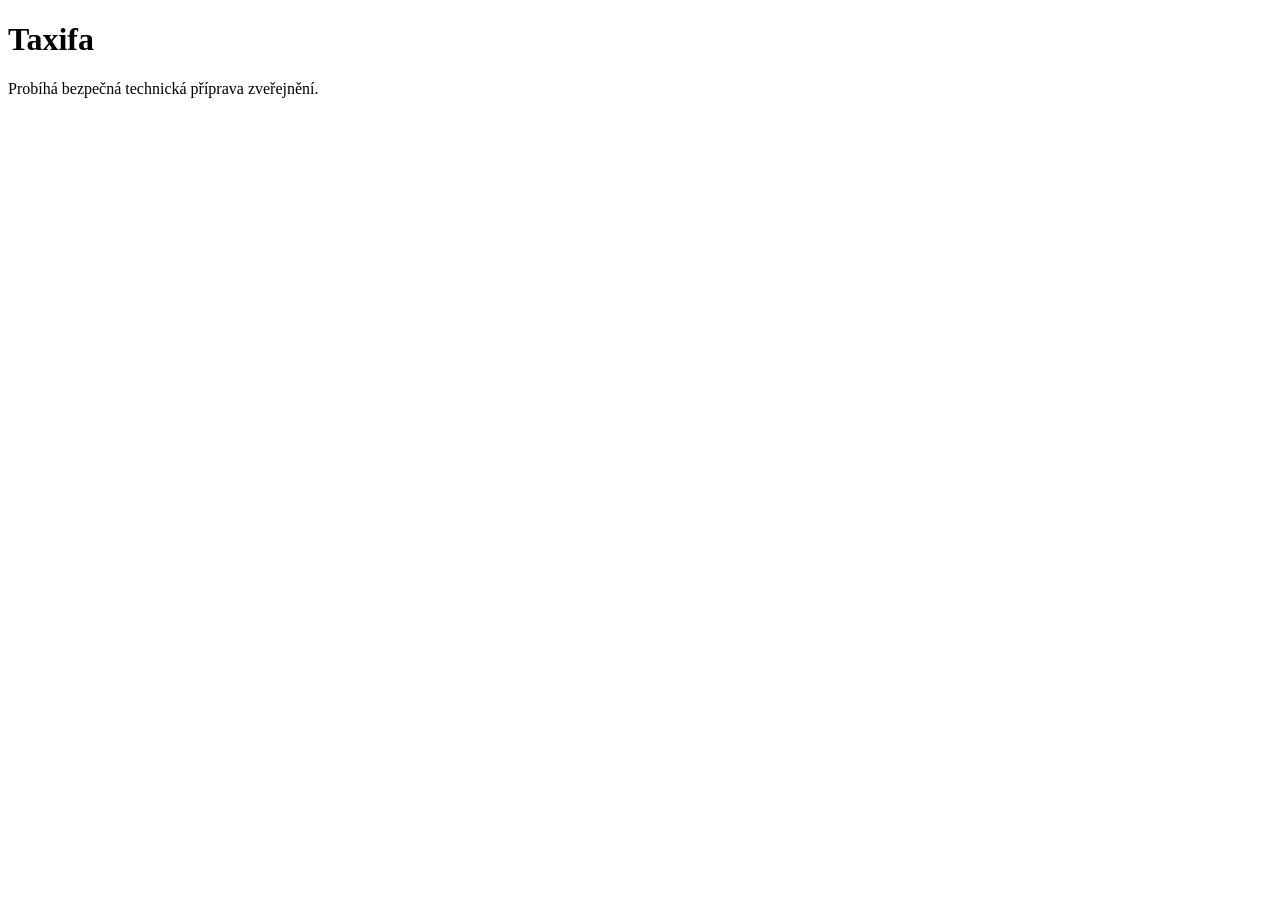
==== index.html @ ac35dd4b "Bootstrap Taxifa Pages safely" ====
<!doctype html>
<html lang="cs">
<head>
  <meta charset="utf-8">
  <meta name="viewport" content="width=device-width,initial-scale=1">
  <meta http-equiv="Content-Security-Policy" content="default-src 'none'; base-uri 'none'; form-action 'none'; frame-ancestors 'none'">
  <meta name="robots" content="noindex,nofollow">
  <title>Taxifa – technická příprava</title>
</head>
<body>
  <main>
    <h1>Taxifa</h1>
    <p>Probíhá bezpečná technická příprava zveřejnění.</p>
  </main>
</body>
</html>
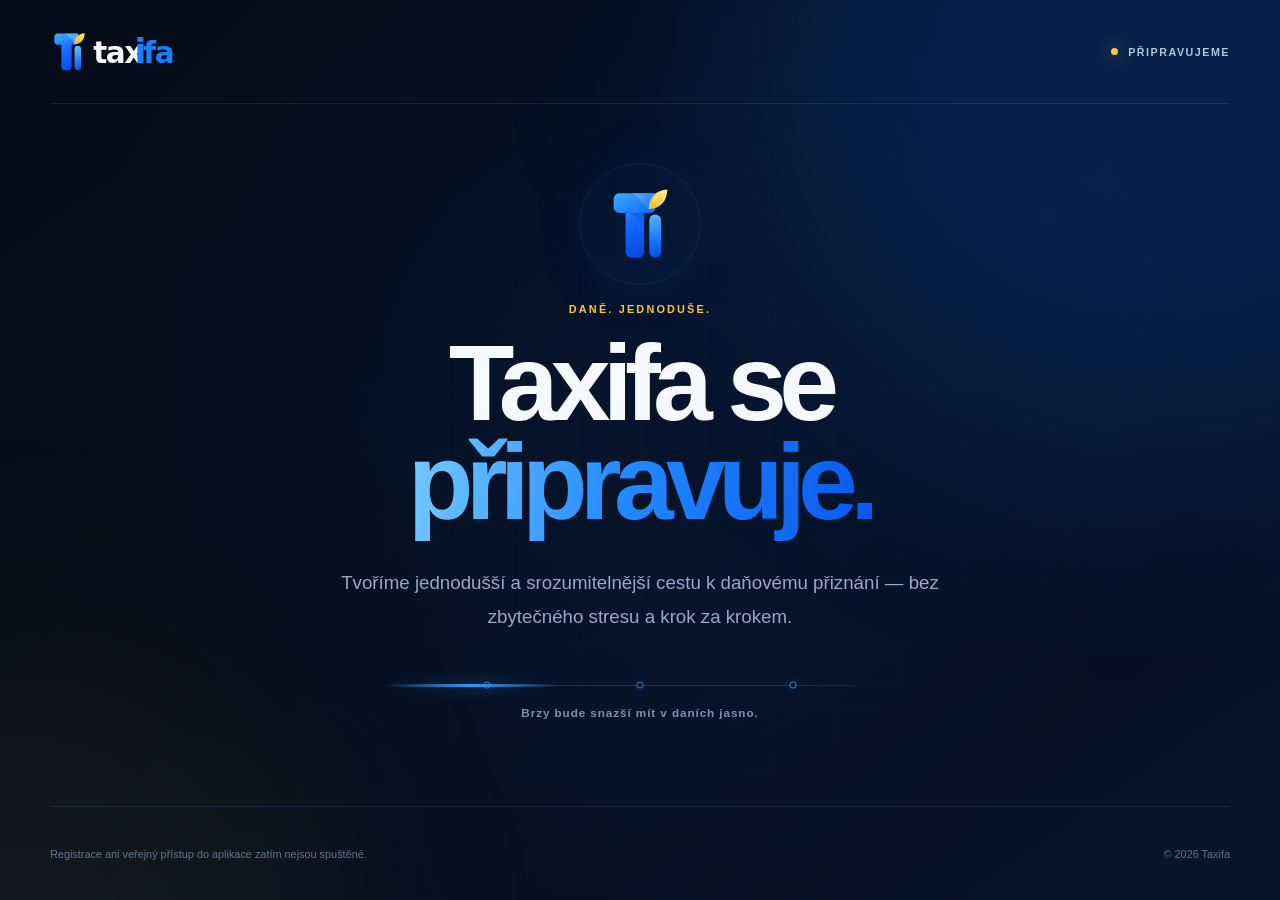
==== commit 0cbda70a: "[verified] Publish Taxifa coming-soon release" ====
--- a/index.html
+++ b/index.html
@@ -2,15 +2,54 @@
 <html lang="cs">
 <head>
   <meta charset="utf-8">
-  <meta name="viewport" content="width=device-width,initial-scale=1">
-  <meta http-equiv="Content-Security-Policy" content="default-src 'none'; base-uri 'none'; form-action 'none'; frame-ancestors 'none'">
-  <meta name="robots" content="noindex,nofollow">
-  <title>Taxifa – technická příprava</title>
+  <meta name="viewport" content="width=device-width, initial-scale=1">
+  <meta name="referrer" content="no-referrer">
+  <meta http-equiv="Content-Security-Policy" content="default-src 'none'; style-src 'self'; img-src 'self'; base-uri 'none'; form-action 'none'">
+  <meta name="description" content="Taxifa připravuje jednodušší a srozumitelnější cestu k daňovému přiznání.">
+  <meta name="theme-color" content="#050d1c">
+  <meta property="og:type" content="website">
+  <meta property="og:locale" content="cs_CZ">
+  <meta property="og:title" content="Taxifa se připravuje">
+  <meta property="og:description" content="Připravujeme jednodušší a srozumitelnější daňová přiznání.">
+  <meta property="og:url" content="https://taxifa.cz/">
+  <title>Taxifa se připravuje</title>
+  <link rel="canonical" href="https://taxifa.cz/">
+  <link rel="icon" href="assets/taxifa-symbol.svg" type="image/svg+xml">
+  <link rel="stylesheet" href="styles.css">
 </head>
 <body>
-  <main>
-    <h1>Taxifa</h1>
-    <p>Probíhá bezpečná technická příprava zveřejnění.</p>
-  </main>
+  <div class="aurora aurora-blue" aria-hidden="true"></div>
+  <div class="aurora aurora-gold" aria-hidden="true"></div>
+  <div class="grid" aria-hidden="true"></div>
+
+  <div class="page-shell">
+    <header class="site-header">
+      <img class="brand" src="assets/taxifa-logo.svg" alt="Taxifa">
+      <p class="status"><span aria-hidden="true"></span>Připravujeme</p>
+    </header>
+
+    <main class="hero">
+      <div class="symbol-wrap" aria-hidden="true">
+        <span class="symbol-halo"></span>
+        <img src="assets/taxifa-symbol.svg" alt="">
+      </div>
+
+      <p class="eyebrow">Daně. Jednoduše.</p>
+      <h1>Taxifa se<br><em>připravuje.</em></h1>
+      <p class="lead">Tvoříme jednodušší a srozumitelnější cestu k daňovému přiznání — bez zbytečného stresu a krok za krokem.</p>
+
+      <div class="loading" aria-label="Taxifa se připravuje">
+        <div class="loading-line" aria-hidden="true">
+          <span></span><span></span><span></span>
+        </div>
+        <p>Brzy bude snazší mít v daních jasno.</p>
+      </div>
+    </main>
+
+    <footer>
+      <p>Registrace ani veřejný přístup do aplikace zatím nejsou spuštěné.</p>
+      <span>© 2026 Taxifa</span>
+    </footer>
+  </div>
 </body>
 </html>
--- a/styles.css
+++ b/styles.css
@@ -0,0 +1,297 @@
+:root {
+  color-scheme: dark;
+  --night: #050d1c;
+  --night-soft: #07152d;
+  --text: #f6f9ff;
+  --muted: #98a9c5;
+  --line: rgba(129, 171, 235, .15);
+  --blue: #1268ff;
+  --electric: #319cff;
+  --sky: #78caff;
+  --gold: #ffc83d;
+}
+
+* { box-sizing: border-box; }
+
+html { min-width: 320px; min-height: 100%; }
+
+body {
+  min-width: 320px;
+  min-height: 100vh;
+  margin: 0;
+  overflow-x: hidden;
+  background:
+    radial-gradient(circle at 50% 42%, rgba(11, 52, 111, .2), transparent 35rem),
+    linear-gradient(145deg, #040b18 0%, var(--night) 48%, #07142a 100%);
+  color: var(--text);
+  font-family: Inter, ui-sans-serif, -apple-system, BlinkMacSystemFont, "Segoe UI", sans-serif;
+}
+
+.grid {
+  position: fixed;
+  z-index: -3;
+  inset: 0;
+  background-image:
+    linear-gradient(rgba(255, 255, 255, .015) 1px, transparent 1px),
+    linear-gradient(90deg, rgba(255, 255, 255, .015) 1px, transparent 1px);
+  background-size: 64px 64px;
+  -webkit-mask-image: radial-gradient(circle at center, black, transparent 72%);
+  mask-image: radial-gradient(circle at center, black, transparent 72%);
+  pointer-events: none;
+}
+
+.aurora {
+  position: fixed;
+  z-index: -2;
+  border-radius: 50%;
+  filter: blur(120px);
+  pointer-events: none;
+}
+
+.aurora-blue {
+  top: -24rem;
+  right: -19rem;
+  width: 52rem;
+  height: 52rem;
+  background: rgba(18, 104, 255, .2);
+}
+
+.aurora-gold {
+  bottom: -22rem;
+  left: -18rem;
+  width: 39rem;
+  height: 39rem;
+  background: rgba(255, 200, 61, .055);
+}
+
+.page-shell {
+  width: min(calc(100% - 64px), 1180px);
+  min-height: 100vh;
+  margin: 0 auto;
+  display: grid;
+  grid-template-rows: auto 1fr auto;
+}
+
+.site-header {
+  min-height: 104px;
+  display: flex;
+  align-items: center;
+  justify-content: space-between;
+  border-bottom: 1px solid var(--line);
+}
+
+.brand {
+  display: block;
+  width: 162px;
+  height: auto;
+}
+
+.status {
+  margin: 0;
+  display: flex;
+  align-items: center;
+  gap: 10px;
+  color: #b5c3da;
+  font-size: .67rem;
+  font-weight: 750;
+  letter-spacing: .14em;
+  text-transform: uppercase;
+}
+
+.status span {
+  width: 7px;
+  height: 7px;
+  border-radius: 50%;
+  background: var(--gold);
+  box-shadow: 0 0 17px rgba(255, 200, 61, .72);
+}
+
+.hero {
+  width: min(100%, 850px);
+  margin: auto;
+  padding: 76px 0 86px;
+  display: flex;
+  flex-direction: column;
+  align-items: center;
+  text-align: center;
+}
+
+.symbol-wrap {
+  position: relative;
+  width: 76px;
+  height: 86px;
+  margin-bottom: 36px;
+  display: grid;
+  place-items: center;
+}
+
+.symbol-wrap img {
+  position: relative;
+  z-index: 1;
+  width: 66px;
+  height: auto;
+  filter: drop-shadow(0 18px 28px rgba(6, 74, 219, .25));
+}
+
+.symbol-halo {
+  position: absolute;
+  width: 122px;
+  height: 122px;
+  border: 1px solid rgba(78, 161, 255, .13);
+  border-radius: 50%;
+  box-shadow: inset 0 0 45px rgba(18, 104, 255, .06), 0 0 65px rgba(18, 104, 255, .07);
+}
+
+.eyebrow {
+  margin: 0 0 19px;
+  color: var(--gold);
+  font-size: .68rem;
+  font-weight: 800;
+  letter-spacing: .2em;
+  text-transform: uppercase;
+}
+
+h1 {
+  margin: 0;
+  font-size: clamp(4.1rem, 8.4vw, 7.3rem);
+  font-weight: 625;
+  line-height: .92;
+  letter-spacing: -.072em;
+}
+
+h1 em {
+  color: transparent;
+  background: linear-gradient(100deg, #75ccff 0%, #2188ff 48%, #0759ed 100%);
+  background-clip: text;
+  -webkit-background-clip: text;
+  font-style: normal;
+}
+
+.lead {
+  max-width: 660px;
+  margin: 34px 0 0;
+  color: var(--muted);
+  font-size: clamp(1rem, 1.6vw, 1.17rem);
+  line-height: 1.8;
+}
+
+.loading {
+  width: min(100%, 510px);
+  margin-top: 51px;
+}
+
+.loading-line {
+  position: relative;
+  height: 1px;
+  margin: 0 auto 20px;
+  overflow: visible;
+  background: linear-gradient(90deg, transparent, rgba(88, 162, 255, .24) 20%, rgba(88, 162, 255, .24) 80%, transparent);
+}
+
+.loading-line::after {
+  content: "";
+  position: absolute;
+  top: -1px;
+  left: 0;
+  width: 34%;
+  height: 3px;
+  border-radius: 99px;
+  background: linear-gradient(90deg, transparent, var(--electric), transparent);
+  filter: drop-shadow(0 0 8px rgba(49, 156, 255, .6));
+  animation: shimmer 3.8s cubic-bezier(.45, 0, .55, 1) infinite;
+}
+
+.loading-line span {
+  position: absolute;
+  top: 50%;
+  width: 7px;
+  height: 7px;
+  border: 1px solid rgba(120, 202, 255, .55);
+  border-radius: 50%;
+  background: var(--night-soft);
+  box-shadow: 0 0 0 5px rgba(18, 104, 255, .05);
+  transform: translate(-50%, -50%);
+  animation: breathe 3.8s ease-in-out infinite;
+}
+
+.loading-line span:nth-child(1) { left: 20%; animation-delay: 0s; }
+.loading-line span:nth-child(2) { left: 50%; animation-delay: .55s; }
+.loading-line span:nth-child(3) { left: 80%; animation-delay: 1.1s; }
+
+.loading p {
+  margin: 0;
+  color: #7e91af;
+  font-size: .73rem;
+  font-weight: 650;
+  letter-spacing: .08em;
+}
+
+footer {
+  min-height: 94px;
+  display: flex;
+  align-items: center;
+  justify-content: space-between;
+  gap: 28px;
+  border-top: 1px solid var(--line);
+  color: #62738e;
+  font-size: .68rem;
+}
+
+footer p { margin: 0; }
+footer span { white-space: nowrap; }
+
+.not-found { min-height: 0; }
+.not-found .lead { max-width: 520px; }
+.back-link {
+  margin-top: 34px;
+  padding: 12px 17px;
+  border: 1px solid rgba(88, 162, 255, .28);
+  border-radius: 12px;
+  color: #dceeff;
+  font-size: .75rem;
+  font-weight: 750;
+  letter-spacing: .04em;
+  text-decoration: none;
+}
+.back-link:focus-visible { outline: 3px solid var(--electric); outline-offset: 4px; }
+
+@keyframes shimmer {
+  0%, 100% { transform: translateX(-15%); opacity: .3; }
+  50% { transform: translateX(210%); opacity: 1; }
+}
+
+@keyframes breathe {
+  0%, 100% { border-color: rgba(120, 202, 255, .25); box-shadow: 0 0 0 4px rgba(18, 104, 255, .03); }
+  50% { border-color: rgba(120, 202, 255, .85); box-shadow: 0 0 0 7px rgba(18, 104, 255, .08), 0 0 16px rgba(49, 156, 255, .25); }
+}
+
+@media (max-width: 680px) {
+  .page-shell { width: min(calc(100% - 32px), 1180px); }
+  .site-header { min-height: 78px; }
+  .brand { width: 126px; }
+  .status { gap: 7px; font-size: .55rem; letter-spacing: .11em; }
+  .status span { width: 6px; height: 6px; }
+  .hero { padding: 58px 0 64px; }
+  .symbol-wrap { margin-bottom: 29px; transform: scale(.88); }
+  .eyebrow { margin-bottom: 17px; font-size: .59rem; }
+  h1 { font-size: clamp(3.45rem, 17vw, 5rem); line-height: .94; }
+  .lead { margin-top: 27px; font-size: .98rem; line-height: 1.72; }
+  .loading { margin-top: 42px; }
+  .loading p { font-size: .66rem; }
+  footer { min-height: 112px; padding: 24px 0; flex-direction: column; align-items: flex-start; justify-content: center; gap: 8px; line-height: 1.55; }
+}
+
+@media (max-height: 760px) and (min-width: 681px) {
+  .site-header { min-height: 80px; }
+  .hero { padding: 42px 0 48px; }
+  .symbol-wrap { margin-bottom: 24px; transform: scale(.82); }
+  .lead { margin-top: 24px; }
+  .loading { margin-top: 36px; }
+  footer { min-height: 74px; }
+}
+
+@media (prefers-reduced-motion: reduce) {
+  .loading-line::after,
+  .loading-line span { animation: none; }
+  .loading-line::after { left: 33%; opacity: .72; }
+}
